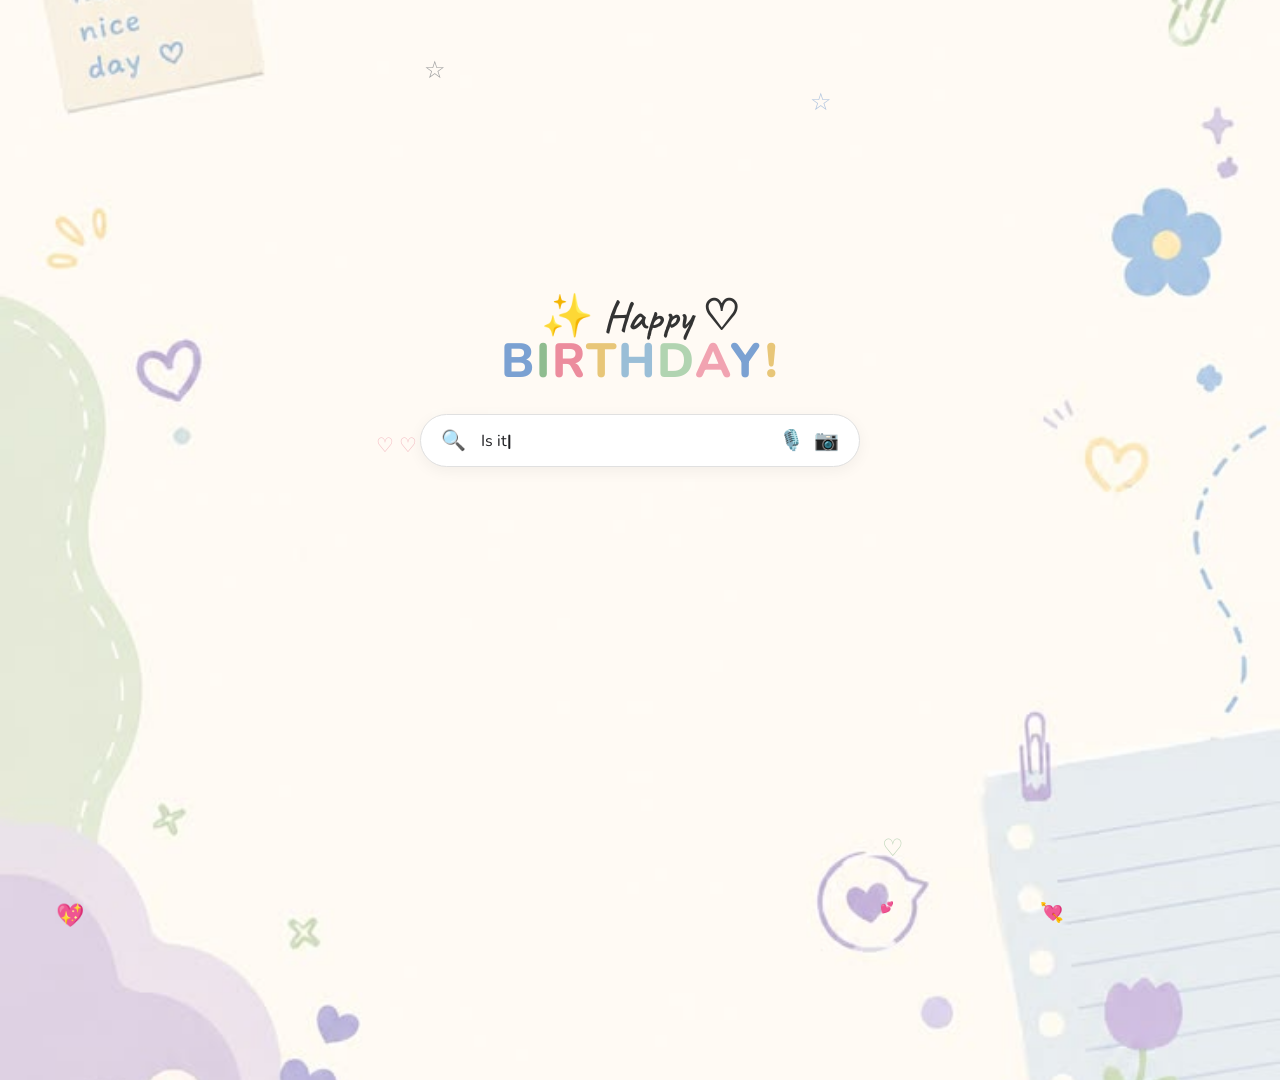
==== google.html @ 251889fa "Add files via upload" ====
<!DOCTYPE html>
<html lang="en">
<head>
    <meta charset="UTF-8">
    <meta name="viewport" content="width=device-width, initial-scale=1.0">
    <title>Birthday</title>
    <!-- Import Google Fonts for the cursive and rounded texts -->
    <link href="https://fonts.googleapis.com/css2?family=Caveat:wght@600&family=Nunito:wght@600;800&display=swap" rel="stylesheet">
    
    <style>
        /* General Setup */
        body {
            margin: 0;
            padding: 0;
            /* Add your background image here! */
            background-image: url('asset/cute3.jpg');
            background-size: cover;
            background-position: center;
            background-repeat: no-repeat;
            background-attachment: fixed; /* Keeps the background still when scrolling */
            
            display: flex;
            justify-content: center;
            font-family: 'Nunito', sans-serif;
            color: #5f6368;
            overflow-x: hidden;
        }
          

        .app-container {
            width: 100%;
            max-width: 480px;
            min-height: 100vh;
            position: relative;
            padding: 20px;
            box-sizing: border-box;
            display: flex;
            flex-direction: column;
        }

        /* --- SEARCH SECTION (Animates from middle to top) --- */
        .search-section {
            width: 100%;
            display: flex;
            flex-direction: column;
            align-items: center;
            /* Starts near the middle of the screen */
            transform: translateY(30vh);
            transition: transform 0.8s cubic-bezier(0.25, 1, 0.5, 1);
            z-index: 10;
        }

        /* Moves up when clicked */
        .search-section.active {
            transform: translateY(10px);
        }

        /* Typography for "Happy BIRTHDAY!" */
        .title-happy {
            font-family: 'Caveat', cursive;
            font-size: 42px;
            color: #333;
            margin-bottom: -15px;
            font-weight: 600;
        }
        
        .title-birthday {
            font-size: 48px;
            font-weight: 800;
            letter-spacing: 2px;
            margin-bottom: 20px;
        }
        
        /* The multicolors for BIRTHDAY! */
        .c-b { color: #7ba1d2; }
        .c-i { color: #8fbc8f; }
        .c-r { color: #ec8c9d; }
        .c-t { color: #e8c678; }
        .c-h { color: #9abed7; }
        .c-d { color: #b1d4b1; }
        .c-a { color: #f1a3b1; }
        .c-y { color: #7ba1d2; }
        .c-ex { color: #e8c678; }

        /* Search Bar */
        .search-bar {
            width: 100%;
            background: #ffffff;
            border: 1.5px solid #e0e0e0;
            border-radius: 30px;
            padding: 12px 20px;
            display: flex;
            align-items: center;
            box-shadow: 0 4px 15px rgba(0,0,0,0.05);
            box-sizing: border-box;
            cursor: pointer;
            transition: box-shadow 0.3s;
        }

        .search-bar:hover {
            box-shadow: 0 6px 20px rgba(0,0,0,0.1);
        }

        .search-icon { font-size: 20px; color: #9aa0a6; margin-right: 15px; }
        .mic-icon, .cam-icon { font-size: 20px; margin-left: 10px; }
        
        .typing-area {
            flex-grow: 1;
            font-size: 16px;
            color: #202124;
            display: flex;
            align-items: center;
        }

        .cursor {
            animation: blink 1s step-end infinite;
            font-weight: bold;
        }

        @keyframes blink { 50% { opacity: 0; } }

        /* Hint Text */
        .click-hint {
            font-size: 14px;
            color: #ec8c9d;
            margin-top: 15px;
            opacity: 0;
            transition: opacity 0.5s;
        }

        /* --- RESULTS SECTION (Hidden initially) --- */
        .results-section {
            width: 100%;
            opacity: 0;
            pointer-events: none;
            transition: opacity 0.8s ease 0.3s; /* Delays slightly until search bar moves up */
            margin-top: 20px;
        }

        .results-section.active {
            opacity: 1;
            pointer-events: auto;
        }

        /* Navigation Tabs */
        .nav-tabs {
            display: flex;
            gap: 15px;
            font-size: 14px;
            border-bottom: 1px solid #ebebeb;
            padding-bottom: 10px;
            margin-bottom: 15px;
            color: #70757a;
        }
        .nav-tabs .active-tab {
            color: #202124;
            font-weight: bold;
            position: relative;
        }
        .nav-tabs .active-tab::after {
            content: '';
            position: absolute;
            bottom: -11px;
            left: 0;
            width: 100%;
            height: 3px;
            background-color: #202124;
            border-radius: 3px 3px 0 0;
        }

        /* Stats Text */
        .stats-text {
            font-size: 14px;
            color: #7ba1d2;
            margin-bottom: 20px;
        }

        /* Polaroid Grid */
        .grid-container {
            display: grid;
            grid-template-columns: 1fr 1fr;
            gap: 20px;
            margin-bottom: 30px;
        }

        .polaroid {
            background-color: #ffffff;
            padding: 8px 8px 25px 8px; /* Classic polaroid bottom-heavy padding */
            box-shadow: 0 4px 12px rgba(0,0,0,0.08);
            position: relative;
            opacity: 0;
            transform: scale(0.8) translateY(20px);
        }

        /* Staggered Pop-in Animation */
        .results-section.active .polaroid {
            animation: popIn 0.6s cubic-bezier(0.175, 0.885, 0.32, 1.275) forwards;
        }
        .results-section.active .polaroid:nth-child(1) { animation-delay: 0.8s; }
        .results-section.active .polaroid:nth-child(2) { animation-delay: 1.0s; }
        .results-section.active .polaroid:nth-child(3) { animation-delay: 1.2s; }
        .results-section.active .polaroid:nth-child(4) { animation-delay: 1.4s; }

        @keyframes popIn {
            to { opacity: 1; transform: scale(1) translateY(0); }
        }

        /* The actual photo inside the polaroid */
        .polaroid-img {
            width: 100%;
            aspect-ratio: 1 / 1;
            background-color: #f0ebe6; /* Placeholder color matching template */
            object-fit: cover;
            display: block;
        }

        /* Tape strips */
        .tape {
            position: absolute;
            width: 45px;
            height: 15px;
            opacity: 0.8;
            z-index: 2;
        }
        .tape-blue { background-color: #9abed7; top: -5px; left: -15px; transform: rotate(-15deg); }
        .tape-pink { background-color: #f1a3b1; top: -5px; right: -15px; transform: rotate(15deg); }
        .tape-yellow { background-color: #e8c678; bottom: -5px; left: -15px; transform: rotate(20deg); }
        .tape-green { background-color: #b1d4b1; bottom: -5px; right: -15px; transform: rotate(-15deg); }

        /* Bottom Text Bubbles */
        .bottom-card {
            background-color: #ffffff;
            border: 1.5px solid #e0e0e0;
            border-radius: 20px;
            padding: 12px 20px;
            text-align: center;
            font-size: 14px;
            margin: 0 auto 15px auto;
            width: fit-content;
            box-shadow: 0 4px 10px rgba(0,0,0,0.03);
            opacity: 0;
        }

        .results-section.active .bottom-card {
            animation: slideUpFade 0.6s ease forwards;
            animation-delay: 1.8s;
        }

        .results-section.active .bottom-card-2 {
            animation-delay: 2.1s;
            border: none;
            background: transparent;
            box-shadow: none;
            margin-top: -10px;
            font-weight: bold;
            color: #555;
            text-decoration-line: underline;
            text-decoration-style: wavy;
            text-decoration-color: #e8c678;
        }

        .link-text { color: #7ba1d2; }

        @keyframes slideUpFade {
            from { opacity: 0; transform: translateY(15px); }
            to { opacity: 1; transform: translateY(0); }
        }

        /* New Next Button Styling */
        .next-btn {
            background-color: #f1a3b1; /* Pastel Pink */
            color: #ffffff;
            border: none;
            border-radius: 25px;
            padding: 12px 30px;
            font-size: 16px;
            font-family: 'Nunito', sans-serif;
            font-weight: 800;
            cursor: pointer;
            display: block;
            margin: 30px auto 40px auto;
            box-shadow: 0 4px 10px rgba(241, 163, 177, 0.4);
            transition: transform 0.2s, background-color 0.2s;
            opacity: 0;
        }

        .next-btn:hover {
            background-color: #ec8c9d;
            transform: scale(1.05);
        }

        /* Animates the button after the text bubbles */
        .results-section.active .next-btn {
            animation: slideUpFade 0.6s ease forwards;
            animation-delay: 2.5s;
        }

        /* Decorative Elements */
        .doodle {
            position: absolute;
            pointer-events: none;
            opacity: 0.6;
        }
        .doodle-1 { top: 5%; left: 5%; font-size: 24px; }
        .doodle-2 { top: 8%; right: 10%; font-size: 24px; color: #7ba1d2; }
        .doodle-3 { top: 40%; left: -5%; font-size: 20px; color: #ec8c9d; }
        .doodle-4 { bottom: 20%; right: -5%; font-size: 24px; color: #8fbc8f; }

        /* Falling Emoji Animation Setup */
.falling-emoji {
    position: fixed;
    top: -10vh; /* Starts just above the screen */
    z-index: 9999; /* Keeps them on top of everything */
    pointer-events: none; /* Ensures you can still click buttons underneath them! */
    animation: fall linear forwards;
    }

@keyframes fall {
    to {
        transform: translateY(110vh) rotate(360deg); /* Falls past the bottom and spins */
    }
    }

    </style>
</head>
<body>

    <div class="app-container">
        
        <!-- Background Doodles -->
        <div class="doodle doodle-1">☆</div>
        <div class="doodle doodle-2">☆</div>
        <div class="doodle doodle-3">♡ ♡</div>
        <div class="doodle doodle-4">♡</div>

        <!-- SEARCH SECTION -->
        <div class="search-section" id="search-section">
            <div class="title-happy">✨ Happy ♡</div>
            <div class="title-birthday">
                <span class="c-b">B</span><span class="c-i">I</span><span class="c-r">R</span><span class="c-t">T</span><span class="c-h">H</span><span class="c-d">D</span><span class="c-a">A</span><span class="c-y">Y</span><span class="c-ex">!</span>
            </div>

            <div class="search-bar" id="search-bar">
                <span class="search-icon">🔍</span>
                <div class="typing-area">
                    <span id="typed-text"></span><span class="cursor">|</span>
                </div>
                <span class="mic-icon">🎙️</span>
                <span class="cam-icon">📷</span>
            </div>

            <div class="click-hint" id="click-hint">(Tap the search bar!)</div>
        </div>

        <!-- RESULTS SECTION -->
        <div class="results-section" id="results-section">
            
            <div class="nav-tabs">
                <span class="active-tab">All</span>
                <span>Images</span>
                <span>Videos</span>
                <span>News</span>
                <span>Maps</span>
                <span>More</span>
            </div>

            <div class="stats-text">About 1 Beautiful person found ✨</div>

            <div class="grid-container">
                <!-- Polaroid 1 -->
                <div class="polaroid">
                    <div class="tape tape-blue"></div>
                    <img class="polaroid-img" src="/asset/image1.jpeg" alt="">
                </div>
                <!-- Polaroid 2 -->
                <div class="polaroid">
                    <div class="tape tape-pink"></div>
                    <img class="polaroid-img" src="/asset/image2.jpeg" alt="">
                </div>
                <!-- Polaroid 3 -->
                <div class="polaroid">
                    <div class="tape tape-yellow"></div>
                    <img class="polaroid-img" src="/asset/image3.jpeg" alt="">
                </div>
                <!-- Polaroid 4 -->
                <div class="polaroid">
                    <div class="tape tape-green"></div>
                    <img class="polaroid-img" src="/asset/image4.jpeg" alt="">
                </div>
            </div>

            <div class="bottom-card">
                Did you mean: <span class="link-text">an absolute angel on earth 👼</span>
            </div>
            
            <div class="bottom-card bottom-card-2">
                Result: 100% loved, 100% unforgettable ♡
            </div>

            <!-- New Next Button (Don't forget to link it to your next page!) -->
           <button class="next-btn" onclick="window.location.href='cake1.html'">Next Surprise ➔</button>

        </div>

    </div>

    <script>
        const typedTextElement = document.getElementById('typed-text');
        const clickHint = document.getElementById('click-hint');
        const searchBar = document.getElementById('search-bar');
        const searchSection = document.getElementById('search-section');
        const resultsSection = document.getElementById('results-section');

        const textToType = " Is it scientifically possible to be as cute as Sima💖? ";
        let index = 0;

        
     // Typing effect
        function typeWriter() {
            if (index < textToType.length) {
                // We use textContent instead of innerText here!
                typedTextElement.textContent += textToType.charAt(index);
                index++;
                setTimeout(typeWriter, 100); 
            } else {
                // Show hint when typing is done
                setTimeout(() => {
                    clickHint.style.opacity = '1';
                }, 500);
            }
        }
        // Start typing shortly after load
        window.onload = () => {
            setTimeout(typeWriter, 600);
        };

        // Handle the click
        searchBar.addEventListener('click', () => {
            // Only activate if typing is finished
            if (index >= textToType.length) {
                clickHint.style.display = 'none'; // Hide the hint
                
                // Add the 'active' class to trigger all CSS animations
                searchSection.classList.add('active');
                resultsSection.classList.add('active');
            }
        });

    // Array of your requested emojis
const emojis = ['💖', '💕', '🥰', '😘', '🎈', '🎆', '✨', '🧨', '🎀', '🎗️', '🌺', '🌹', '🌸', '💘', '💗', '💓', '💥'];

function createFallingEmoji() {
    const emojiElement = document.createElement('div');
    emojiElement.classList.add('falling-emoji');
    
    // 1. Pick a random emoji from the list
    emojiElement.innerText = emojis[Math.floor(Math.random() * emojis.length)];
    
    // 2. Randomize horizontal starting position (0% to 100% of screen width)
    emojiElement.style.left = Math.random() * 100 + 'vw';
    
    // 3. Randomize falling speed (Between 3 and 6 seconds)
    const fallDuration = Math.random() * 3 + 3; 
    emojiElement.style.animationDuration = fallDuration + 's';
    
    // 4. Randomize size (Made smaller! Between 10px and 25px now)
    emojiElement.style.fontSize = Math.random() * 15 + 10 + 'px';
    
    // Add the emoji to the screen
    document.body.appendChild(emojiElement);

    // 5. Delete the emoji after it finishes falling to keep the browser running smoothly
    setTimeout(() => {
        emojiElement.remove();
    }, fallDuration * 1000);
}

// Generate a new falling emoji every 400 milliseconds
setInterval(createFallingEmoji, 400);
    </script>
</body>
</html>
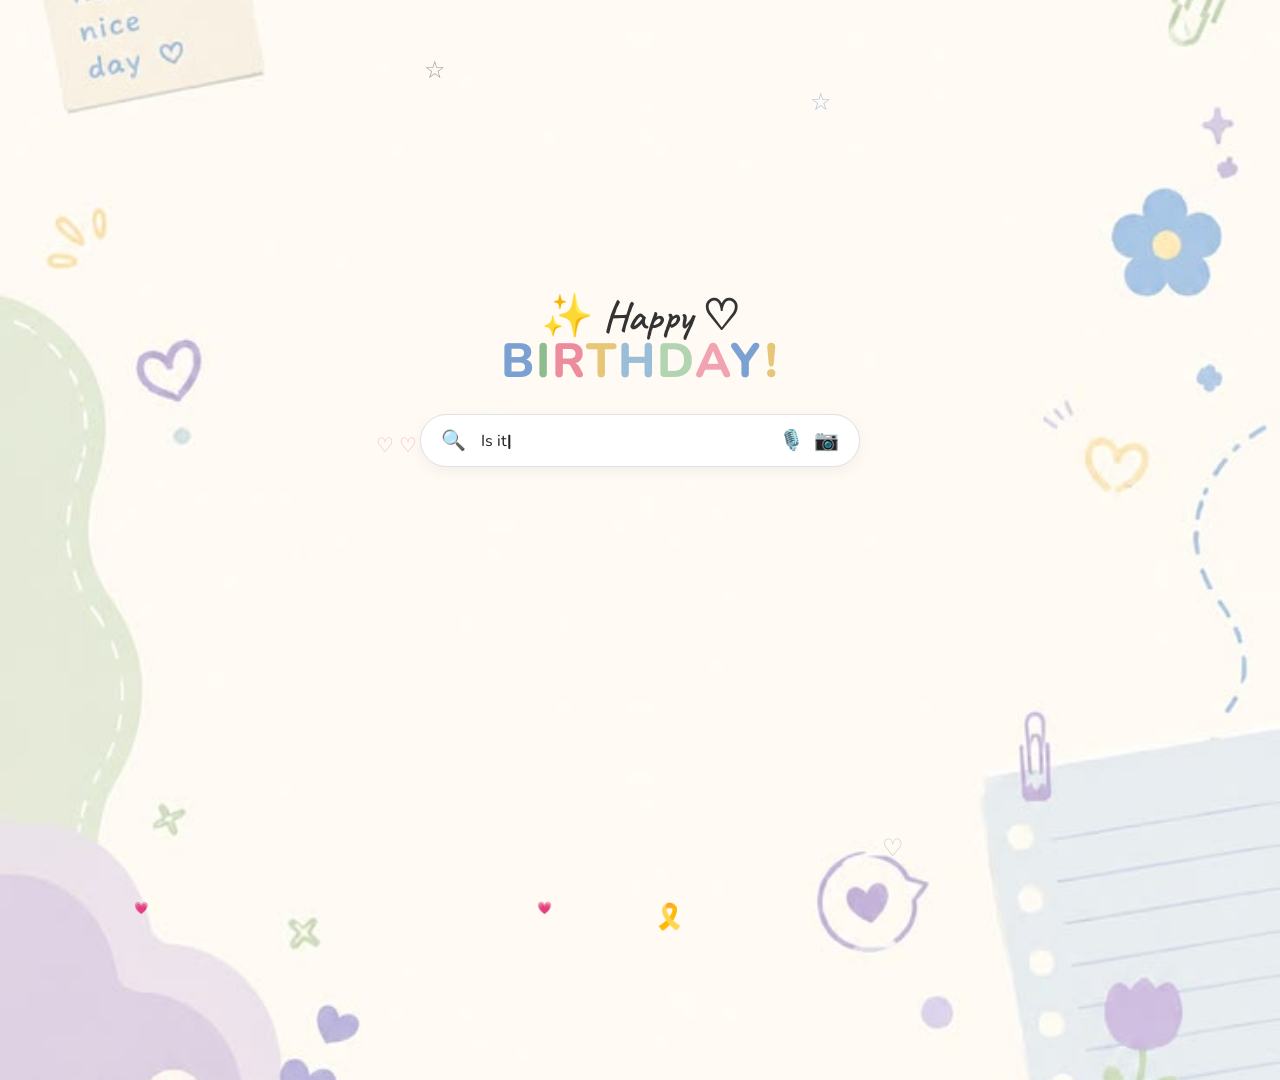
==== commit 46e735a8: "Fix HTML structure and ensure proper rendering" ====
--- a/google.html
+++ b/google.html
@@ -370,22 +370,22 @@
                 <!-- Polaroid 1 -->
                 <div class="polaroid">
                     <div class="tape tape-blue"></div>
-                    <img class="polaroid-img" src="/asset/image1.jpeg" alt="">
+                    <img class="polaroid-img" src=".asset/image1.jpeg" alt="">
                 </div>
                 <!-- Polaroid 2 -->
                 <div class="polaroid">
                     <div class="tape tape-pink"></div>
-                    <img class="polaroid-img" src="/asset/image2.jpeg" alt="">
+                    <img class="polaroid-img" src=".asset/image2.jpeg" alt="">
                 </div>
                 <!-- Polaroid 3 -->
                 <div class="polaroid">
                     <div class="tape tape-yellow"></div>
-                    <img class="polaroid-img" src="/asset/image3.jpeg" alt="">
+                    <img class="polaroid-img" src=".asset/image3.jpeg" alt="">
                 </div>
                 <!-- Polaroid 4 -->
                 <div class="polaroid">
                     <div class="tape tape-green"></div>
-                    <img class="polaroid-img" src="/asset/image4.jpeg" alt="">
+                    <img class="polaroid-img" src=".asset/image4.jpeg" alt="">
                 </div>
             </div>
 
@@ -479,4 +479,4 @@
 setInterval(createFallingEmoji, 400);
     </script>
 </body>
-</html>+</html>
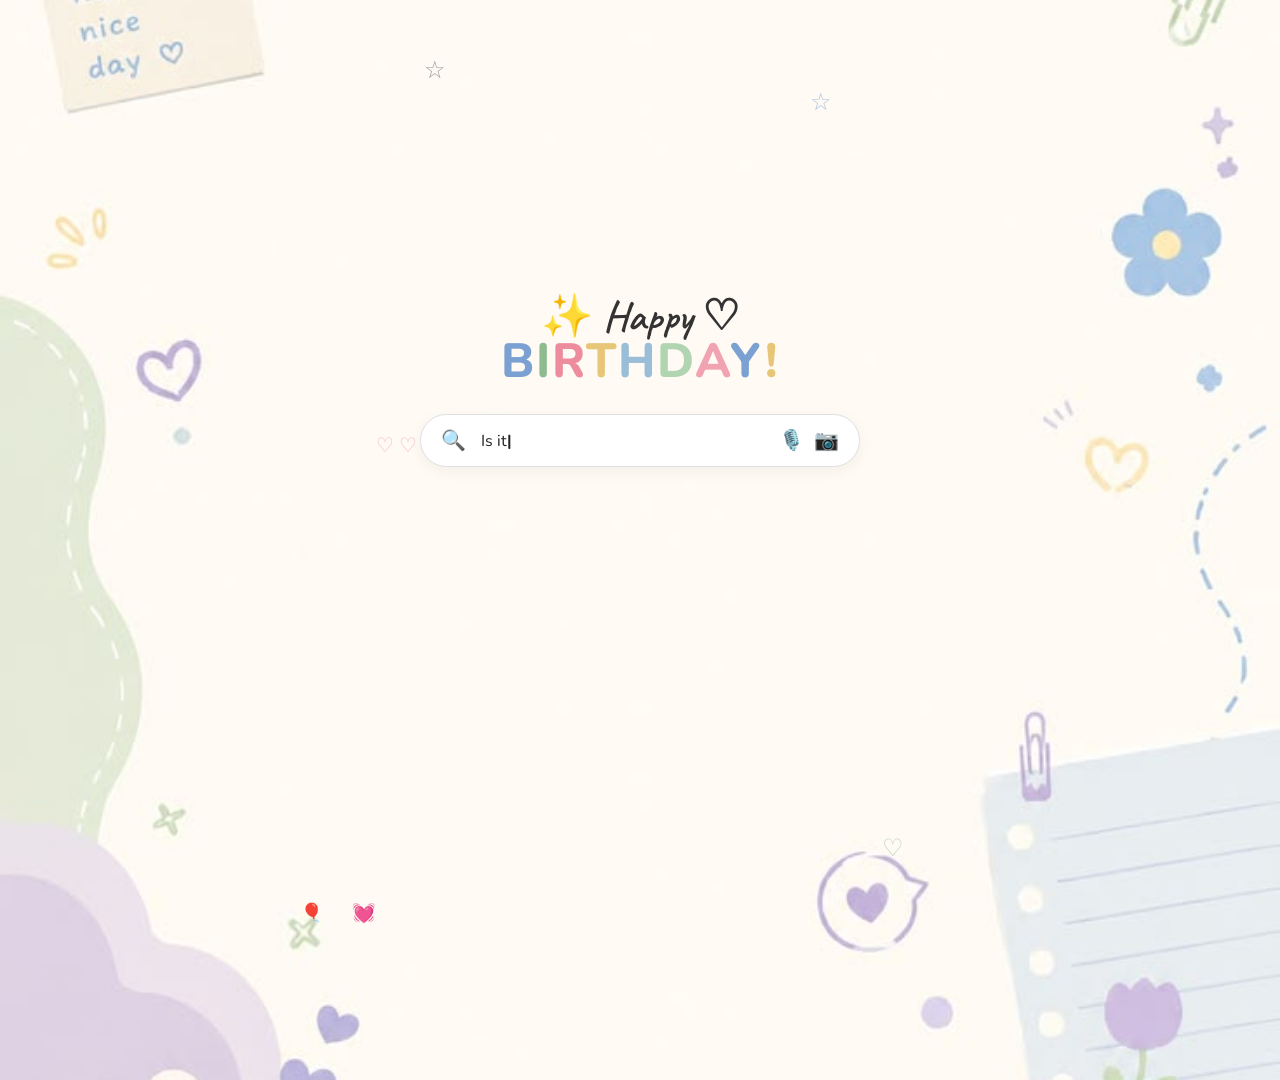
==== commit d72bc8ec: "Fix HTML encoding issues and clean up formatting" ====
--- a/google.html
+++ b/google.html
@@ -370,22 +370,22 @@
                 <!-- Polaroid 1 -->
                 <div class="polaroid">
                     <div class="tape tape-blue"></div>
-                    <img class="polaroid-img" src=".asset/image1.jpeg" alt="">
+                    <img class="polaroid-img" src="asset/image1.jpeg" alt="">
                 </div>
                 <!-- Polaroid 2 -->
                 <div class="polaroid">
                     <div class="tape tape-pink"></div>
-                    <img class="polaroid-img" src=".asset/image2.jpeg" alt="">
+                    <img class="polaroid-img" src="asset/image2.jpeg" alt="">
                 </div>
                 <!-- Polaroid 3 -->
                 <div class="polaroid">
                     <div class="tape tape-yellow"></div>
-                    <img class="polaroid-img" src=".asset/image3.jpeg" alt="">
+                    <img class="polaroid-img" src="asset/image3.jpeg" alt="">
                 </div>
                 <!-- Polaroid 4 -->
                 <div class="polaroid">
                     <div class="tape tape-green"></div>
-                    <img class="polaroid-img" src=".asset/image4.jpeg" alt="">
+                    <img class="polaroid-img" src="asset/image4.jpeg" alt="">
                 </div>
             </div>
 
